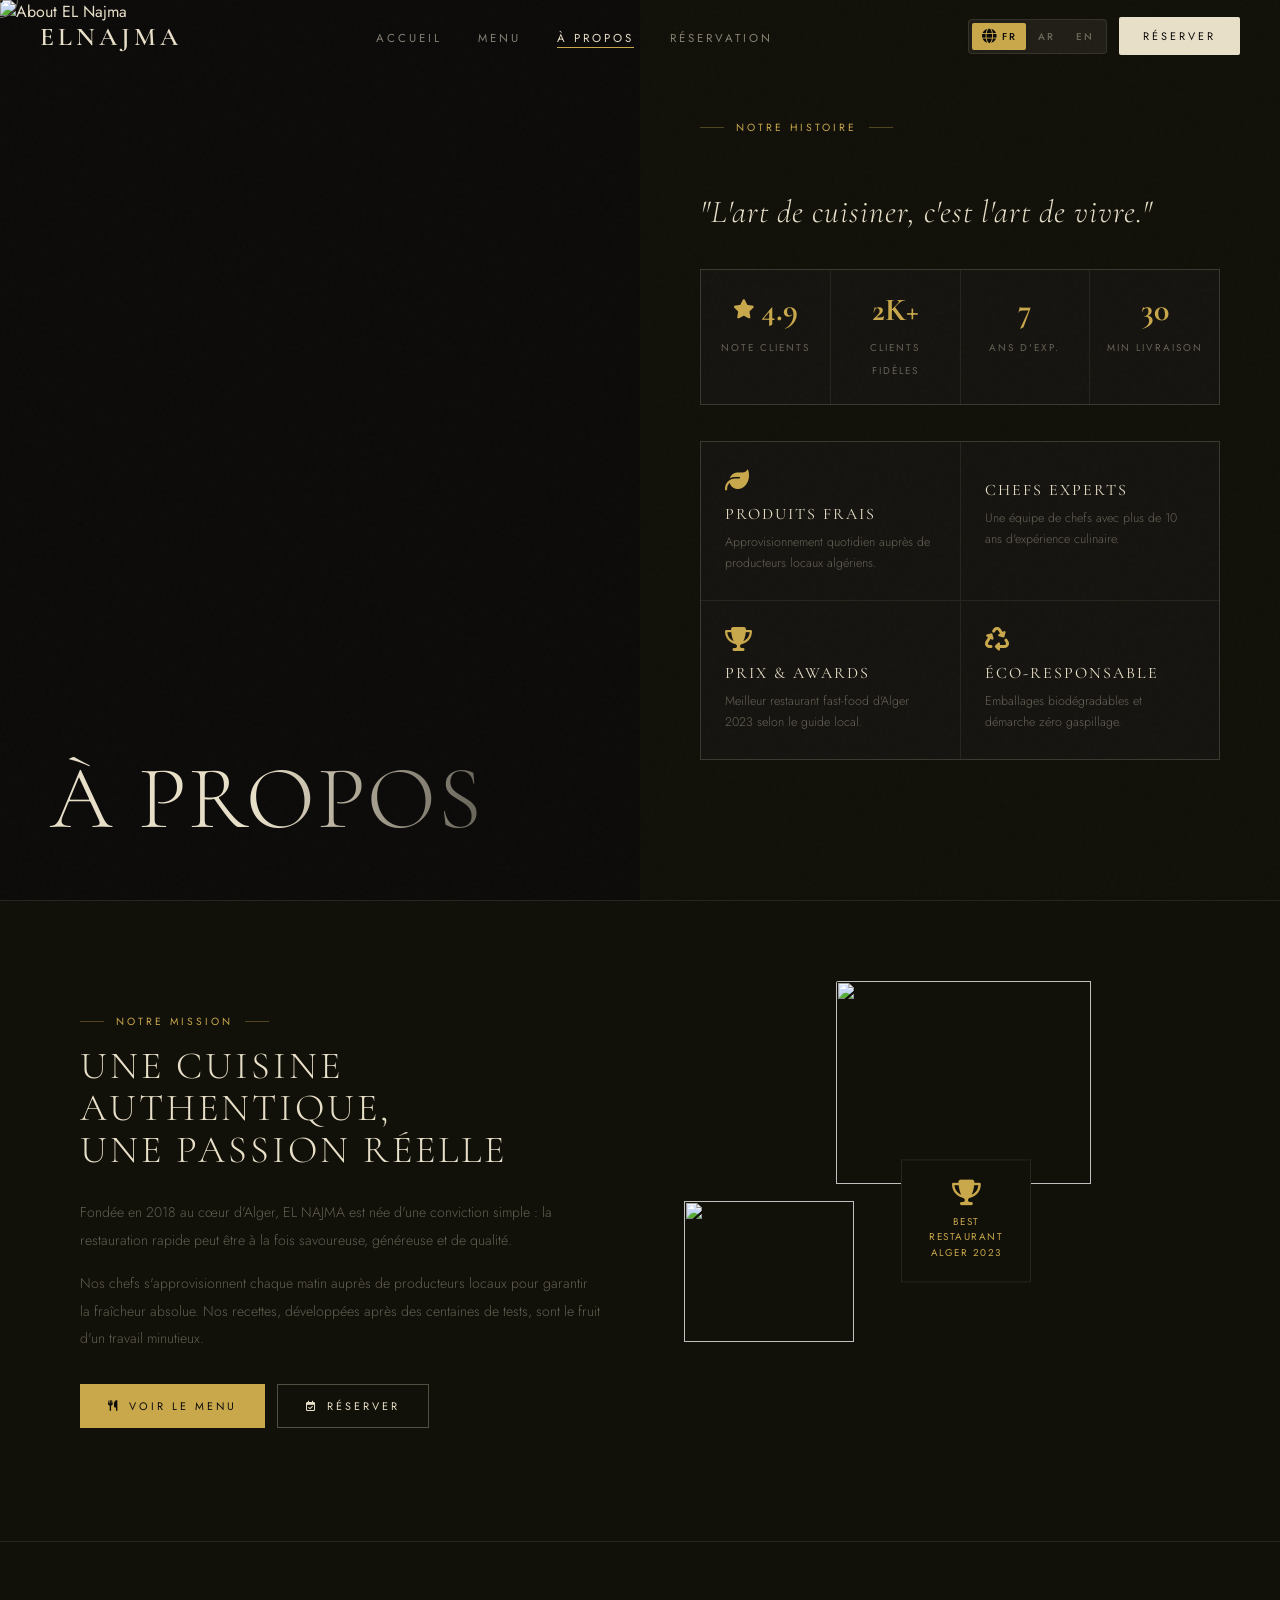
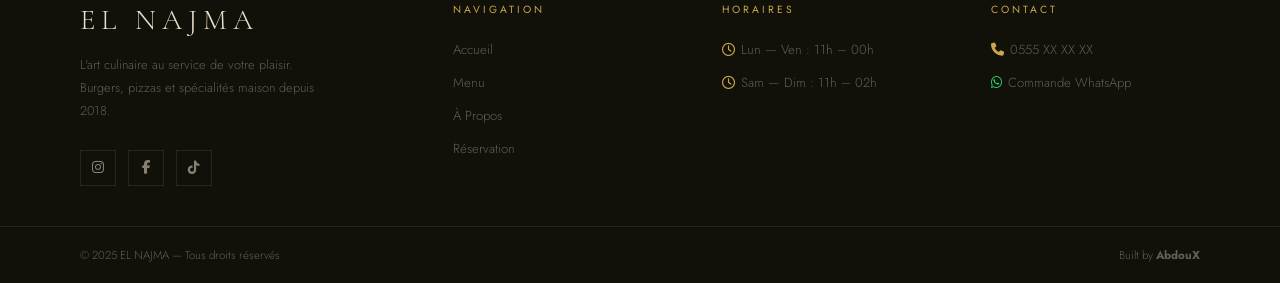
==== about.html @ 931cc411 "update all" ====
<!DOCTYPE html>
<html lang="fr" dir="ltr">
<head>
  <meta charset="UTF-8">
  <meta name="viewport" content="width=device-width, initial-scale=1.0">
  <title>EL NAJMA — À Propos</title>
  <link rel="stylesheet" href="https://cdnjs.cloudflare.com/ajax/libs/font-awesome/6.5.2/css/all.min.css">
  <link rel="stylesheet" href="css/shared.css">
  <link rel="stylesheet" href="css/about.css">
</head>
<body>

<!-- CURSOR -->
<div id="cursorRing" style="position:fixed;top:0;left:0;pointer-events:none;z-index:9999;mix-blend-mode:difference;"><div class="cursor-ring-el"></div></div>
<div id="cursorDot"  style="position:fixed;top:0;left:0;pointer-events:none;z-index:9999;mix-blend-mode:difference;"><div class="cursor-dot-el"></div></div>

<!-- OVERLAY -->
<div class="menu-overlay" id="menuOverlay">
  <button class="menu-overlay-close" onclick="closeNav()"><i class="fa-solid fa-xmark"></i><span data-i18n="close">Fermer</span></button>
  <div class="overlay-lang-wrap"><div class="lang-switcher"><button class="lang-btn" data-lang="fr" onclick="setLang('fr')"><i class="fa-solid fa-globe"></i><span class="lang-label">FR</span></button><button class="lang-btn" data-lang="ar" onclick="setLang('ar')"><span class="lang-label">AR</span></button><button class="lang-btn" data-lang="en" onclick="setLang('en')"><span class="lang-label">EN</span></button></div></div>
  <div class="menu-overlay-divider"></div>
  <ul class="menu-overlay-links"><li><a href="index.html" data-i18n="nav_home">Accueil</a></li><li><a href="menu.html" data-i18n="nav_menu">Menu</a></li><li><a href="about.html" data-i18n="nav_about">À Propos</a></li><li><a href="reservation.html" data-i18n="nav_reservation">Réservation</a></li></ul>
  <div class="menu-overlay-divider"></div>
</div>

<!-- NAV -->
<nav class="nav" id="mainNav">
  <a href="index.html" class="nav-logo">ELNAJMA</a>
  <div class="nav-center"><ul class="nav-links"><li><a href="index.html" data-i18n="nav_home">Accueil</a></li><li><a href="menu.html" data-i18n="nav_menu">Menu</a></li><li><a href="about.html" class="active" data-i18n="nav_about">À Propos</a></li><li><a href="reservation.html" data-i18n="nav_reservation">Réservation</a></li></ul></div>
  <div class="nav-right"><div class="lang-switcher"><button class="lang-btn" data-lang="fr" onclick="setLang('fr')"><i class="fa-solid fa-globe"></i><span class="lang-label">FR</span></button><button class="lang-btn" data-lang="ar" onclick="setLang('ar')"><span class="lang-label">AR</span></button><button class="lang-btn" data-lang="en" onclick="setLang('en')"><span class="lang-label">EN</span></button></div><a href="reservation.html" class="nav-cta" data-i18n="nav_book">Réserver</a><button class="nav-burger" onclick="openNav()"><span class="bar"></span><span class="bar"></span><span class="bar"></span></button></div>
</nav>

<!-- ==========================================
     ABOUT HERO
========================================== -->
<section class="about-hero">
  <div class="about-hero-left">
    <img src="https://images.unsplash.com/photo-1555396273-367ea4eb4db5?w=1200&q=85" alt="About EL Najma">
    <div class="about-hero-title-overlay" data-i18n="nav_about">À Propos</div>
  </div>
  <div class="about-hero-right">
    <div class="section-label" style="margin-bottom:20px;"><span data-i18n="about_label">Notre Histoire</span></div>
    <p class="about-tagline" data-i18n="about_tagline">"L'art de cuisiner, c'est l'art de vivre."</p>

    <!-- Stats -->
    <div class="about-stats">
      <div class="about-stat">
        <span class="about-stat-num"><i class="fa-solid fa-star" style="font-size:1.2rem"></i> 4.9</span>
        <span class="about-stat-label" data-i18n="stat1">Note Clients</span>
      </div>
      <div class="about-stat">
        <span class="about-stat-num">2K+</span>
        <span class="about-stat-label" data-i18n="stat2">Clients Fidèles</span>
      </div>
      <div class="about-stat">
        <span class="about-stat-num">7</span>
        <span class="about-stat-label" data-i18n="stat3">Ans d'Exp.</span>
      </div>
      <div class="about-stat">
        <span class="about-stat-num">30</span>
        <span class="about-stat-label" data-i18n="stat4">Min Livraison</span>
      </div>
    </div>

    <!-- Cards -->
    <div class="about-cards">
      <div class="about-card">
        <i class="fa-solid fa-leaf about-card-icon"></i>
        <div class="about-card-title" data-i18n="at1_title">Produits Frais</div>
        <div class="about-card-text"  data-i18n="at1_text">Approvisionnement quotidien auprès de producteurs locaux algériens.</div>
      </div>
      <div class="about-card">
        <i class="fa-solid fa-hat-chef about-card-icon"></i>
        <div class="about-card-title" data-i18n="at2_title">Chefs Experts</div>
        <div class="about-card-text"  data-i18n="at2_text">Une équipe de chefs avec plus de 10 ans d'expérience culinaire.</div>
      </div>
      <div class="about-card">
        <i class="fa-solid fa-trophy about-card-icon"></i>
        <div class="about-card-title" data-i18n="at3_title">Prix & Awards</div>
        <div class="about-card-text"  data-i18n="at3_text">Meilleur restaurant fast-food d'Alger 2023 selon le guide local.</div>
      </div>
      <div class="about-card">
        <i class="fa-solid fa-recycle about-card-icon"></i>
        <div class="about-card-title" data-i18n="at4_title">Éco-Responsable</div>
        <div class="about-card-text"  data-i18n="at4_text">Emballages biodégradables et démarche zéro gaspillage.</div>
      </div>
    </div>
  </div>
</section>

<!-- ==========================================
     MISSION SECTION
========================================== -->
<section class="about-mission">
  <div class="about-mission-text reveal">
    <div class="section-label" style="margin-bottom:16px;"><span data-i18n="about_mission_label">Notre Mission</span></div>
    <h2 class="about-mission-title" data-i18n-html="about_mission_title">Une Cuisine<br>Authentique,<br>Une Passion Réelle</h2>
    <p class="about-mission-p" data-i18n="about_mission_p1">Fondée en 2018 au cœur d'Alger, EL NAJMA est née d'une conviction simple.</p>
    <p class="about-mission-p" data-i18n="about_mission_p2">Nos chefs s'approvisionnent chaque matin auprès de producteurs locaux.</p>
    <div style="display:flex;gap:12px;flex-wrap:wrap;margin-top:32px;">
      <a href="menu.html" class="btn-gold"><i class="fa-solid fa-utensils"></i><span data-i18n="feat_btn_menu">Voir le Menu</span></a>
      <a href="reservation.html" class="btn-ghost"><i class="fa-regular fa-calendar-check"></i><span data-i18n="feat_btn_book">Réserver</span></a>
    </div>
  </div>

  <div class="about-collage reveal reveal-delay-1">
    <img class="about-collage-img1" src="https://images.unsplash.com/photo-1567521464027-f127ff144326?w=700&q=80" alt="">
    <img class="about-collage-img2" src="https://images.unsplash.com/photo-1414235077428-338989a2e8c0?w=600&q=80" alt="">
    <div class="about-award">
      <i class="fa-solid fa-trophy" style="font-size:1.6rem;color:var(--gold);display:block;margin-bottom:8px;"></i>
      <div class="about-award-text" data-i18n-html="award_text">Best Restaurant<br>Alger 2023</div>
    </div>
  </div>
</section>

<!-- FOOTER -->
<footer class="footer">
  <div><div class="footer-brand-name">EL NAJMA</div><p class="footer-brand-desc" data-i18n="footer_desc">L'art culinaire au service de votre plaisir.</p><div class="footer-social"><a href="#" class="footer-social-link"><i class="fa-brands fa-instagram"></i></a><a href="#" class="footer-social-link"><i class="fa-brands fa-facebook-f"></i></a><a href="#" class="footer-social-link"><i class="fa-brands fa-tiktok"></i></a></div></div>
  <div><div class="footer-col-title" data-i18n="footer_nav">Navigation</div><ul class="footer-col-links"><li><a href="index.html" data-i18n="nav_home">Accueil</a></li><li><a href="menu.html" data-i18n="nav_menu">Menu</a></li><li><a href="about.html" data-i18n="nav_about">À Propos</a></li><li><a href="reservation.html" data-i18n="nav_reservation">Réservation</a></li></ul></div>
  <div><div class="footer-col-title" data-i18n="footer_hours_title">Horaires</div><ul class="footer-col-links"><li><a href="#"><i class="fa-regular fa-clock" style="margin-right:6px;color:var(--gold)"></i><span data-i18n="footer_h1"></span></a></li><li><a href="#"><i class="fa-regular fa-clock" style="margin-right:6px;color:var(--gold)"></i><span data-i18n="footer_h2"></span></a></li></ul></div>
  <div><div class="footer-col-title" data-i18n="footer_contact">Contact</div><ul class="footer-col-links"><li><a href="tel:+213555000000"><i class="fa-solid fa-phone" style="margin-right:6px;color:var(--gold)"></i>0555 XX XX XX</a></li><li><a href="https://wa.me/213XXXXXXXXX" target="_blank"><i class="fa-brands fa-whatsapp" style="margin-right:6px;color:#25D366"></i><span data-i18n="footer_wa">WhatsApp</span></a></li></ul></div>
</footer>
<div class="footer-bottom"><span class="footer-copy" data-i18n="footer_copy">© 2025 EL NAJMA</span><span class="footer-copy">Built by <strong>AbdouX</strong></span></div>

<script src="js/i18n.js"></script>
<script src="js/nav.js"></script>
</body>
</html>
---- css/shared.css ----
/* ================================================
   SAVORIA — Shared Styles
   Used across all pages
================================================ */

/* ---- Google Fonts ---- */
@import url('https://fonts.googleapis.com/css2?family=Cormorant+Garamond:ital,wght@0,300;0,400;0,600;0,700;1,300;1,400&family=Jost:wght@200;300;400;500&family=Noto+Naskh+Arabic:wght@400;500;600;700&display=swap');

/* ---- Variables ---- */
:root {
  --bg:        #0c0b0a;
  --bg2:       #111009;
  --card:      #161410;
  --cream:     #e8dfc8;
  --cream-dim: rgba(232,223,200,.55);
  --cream-faint:rgba(232,223,200,.12);
  --gold:      #c9a84c;
  --gold-dim:  rgba(201,168,76,.35);
  --gray:      rgba(232,223,200,.38);
  --border:    rgba(232,223,200,.1);
  --font-display:'Cormorant Garamond',serif;
  --font-body: 'Jost',sans-serif;
  --font-ar:   'Noto Naskh Arabic',serif;
  --nav-h:     72px;
  --ease:      cubic-bezier(.16,1,.3,1);
}

/* ---- Reset ---- */
*,*::before,*::after{box-sizing:border-box;margin:0;padding:0}
html{scroll-behavior:smooth}
body{
  font-family:var(--font-body);
  background:var(--bg);
  color:var(--cream);
  min-height:100vh;
  overflow-x:hidden;
  cursor:none;
}
a{text-decoration:none;color:inherit}
button{cursor:none;font-family:inherit;border:none;background:none}
img{display:block;max-width:100%}
input,select,textarea{font-family:inherit}

/* ---- RTL (Arabic) ---- */
body.ar{font-family:var(--font-ar)}
body.ar .nav-links{flex-direction:row-reverse}
body.ar .footer{direction:rtl}
body.ar .footer-bottom{flex-direction:row-reverse}
body.ar .footer-social{flex-direction:row-reverse}
body.ar .footer-col-links{align-items:flex-end}
body.ar .section-label{flex-direction:row-reverse}
body.ar .btn-ghost,body.ar .btn-gold{letter-spacing:0}
body.ar .menu-overlay-close{left:auto;right:32px;flex-direction:row-reverse}
body.ar .overlay-lang-wrap{right:auto;left:180px}
body.ar .menu-overlay-links a{font-family:var(--font-ar);letter-spacing:0}
body.ar .lang-btn{font-family:var(--font-body) !important}

/* ---- Noise overlay ---- */
body::before{
  content:'';position:fixed;inset:0;pointer-events:none;z-index:1;opacity:.45;
  background-image:url("data:image/svg+xml,%3Csvg viewBox='0 0 256 256' xmlns='http://www.w3.org/2000/svg'%3E%3Cfilter id='n'%3E%3CfeTurbulence type='fractalNoise' baseFrequency='0.9' numOctaves='4' stitchTiles='stitch'/%3E%3C/filter%3E%3Crect width='100%25' height='100%25' filter='url(%23n)' opacity='0.04'/%3E%3C/svg%3E");
}

/* ================================================
   CURSOR
================================================ */
#cursorRing,#cursorDot{
  position:fixed;pointer-events:none;z-index:9999;mix-blend-mode:difference;
}
.cursor-ring-el{
  width:36px;height:36px;
  border:1px solid rgba(232,223,200,.5);border-radius:50%;
  transform:translate(-50%,-50%);
  transition:width .3s var(--ease),height .3s var(--ease);
}
.cursor-dot-el{
  width:6px;height:6px;background:var(--cream);border-radius:50%;
  transform:translate(-50%,-50%);
}

/* ================================================
   LANGUAGE SWITCHER
================================================ */
.lang-switcher{
  display:flex;align-items:center;gap:2px;
  background:rgba(232,223,200,.07);
  border:1px solid var(--border);
  border-radius:4px;padding:3px;flex-shrink:0;
}
.lang-btn{
  font-size:.62rem;font-weight:500;letter-spacing:1.5px;text-transform:uppercase;
  color:var(--gray);padding:6px 10px;border-radius:2px;
  transition:background .2s,color .2s;cursor:none;
  font-family:var(--font-body) !important;
  display:flex;align-items:center;gap:5px;
}
.lang-btn.active{background:var(--gold);color:var(--bg)}
.lang-btn:hover:not(.active){color:var(--cream);background:rgba(232,223,200,.08)}
.lang-btn .fa-globe{font-size:.9rem}

/* Always show lang label — on all screen sizes */
.lang-btn .lang-label{display:inline !important;}

/* ================================================
   NAVIGATION
================================================ */
.nav{
  position:fixed;top:0;left:0;right:0;height:var(--nav-h);
  display:flex;align-items:center;justify-content:space-between;
  padding:0 40px;z-index:500;gap:16px;
  transition:background .4s,border-color .4s;
}
.nav.scrolled{
  background:rgba(12,11,10,.96);
  backdrop-filter:blur(20px);
  border-bottom:1px solid var(--border);
}
.nav-logo{
  font-family:var(--font-display);font-size:1.6rem;font-weight:600;
  letter-spacing:4px;text-transform:uppercase;color:var(--cream);flex-shrink:0;
}
body.ar .nav-logo{font-family:var(--font-ar);letter-spacing:0}
.nav-center{display:flex;align-items:center;gap:36px;flex:1;justify-content:center}
.nav-links{display:flex;align-items:center;gap:36px;list-style:none}
.nav-links a{
  font-size:.72rem;font-weight:400;letter-spacing:3px;text-transform:uppercase;
  color:var(--cream-dim);transition:color .3s;
  position:relative;padding-bottom:2px;
}
body.ar .nav-links a{letter-spacing:0}
.nav-links a::after{
  content:'';position:absolute;bottom:0;left:0;
  width:0;height:1px;background:var(--gold);
  transition:width .3s var(--ease);
}
.nav-links a:hover,.nav-links a.active{color:var(--cream)}
.nav-links a:hover::after,.nav-links a.active::after{width:100%}
.nav-right{display:flex;align-items:center;gap:12px;flex-shrink:0}
.nav-cta{
  font-size:.68rem;font-weight:400;letter-spacing:3px;text-transform:uppercase;
  color:var(--bg);background:var(--cream);
  padding:11px 24px;border-radius:2px;
  transition:background .3s,color .3s;white-space:nowrap;
}
body.ar .nav-cta{letter-spacing:0}
.nav-cta:hover{background:var(--gold);color:var(--bg)}
.nav-burger{display:none;flex-direction:column;gap:5px;cursor:none;padding:4px}
.nav-burger .bar{display:block;width:24px;height:1px;background:var(--cream);transition:all .3s var(--ease)}

/* ================================================
   MENU OVERLAY
================================================ */
.menu-overlay{
  position:fixed;inset:0;background:var(--bg2);
  z-index:800;display:flex;flex-direction:column;
  align-items:center;justify-content:center;
  opacity:0;pointer-events:none;transition:opacity .4s;
}
.menu-overlay.open{opacity:1;pointer-events:all}
.menu-overlay-close{
  position:absolute;top:24px;left:32px;
  font-size:.7rem;letter-spacing:3px;text-transform:uppercase;
  color:var(--cream-dim);display:flex;align-items:center;gap:10px;cursor:none;
}
.menu-overlay-close .fa-xmark{font-size:1rem;color:var(--cream)}
body.ar .menu-overlay-close{letter-spacing:0}
.overlay-lang-wrap{position:absolute;top:24px;right:32px}
.menu-overlay-divider{width:40px;height:1px;background:var(--gold-dim);margin:20px 0}
.menu-overlay-links{list-style:none;text-align:center;display:flex;flex-direction:column;gap:4px}
.menu-overlay-links a{
  font-family:var(--font-display);
  font-size:clamp(2.2rem,5vw,4rem);font-weight:300;
  letter-spacing:4px;text-transform:uppercase;
  color:var(--cream-dim);transition:color .3s,letter-spacing .3s;
  display:block;line-height:1.15;
}
.menu-overlay-links a:hover{color:var(--cream);letter-spacing:6px}
body.ar .menu-overlay-links a{font-family:var(--font-ar);letter-spacing:0}
body.ar .menu-overlay-links a:hover{letter-spacing:0}

/* ================================================
   SHARED COMPONENTS
================================================ */
.section-label{
  display:flex;align-items:center;gap:12px;
  font-size:.65rem;letter-spacing:3px;text-transform:uppercase;color:var(--gold);
}
body.ar .section-label{letter-spacing:0}
.section-label::before,.section-label::after{content:'';width:24px;height:1px;background:var(--gold-dim)}

.btn-ghost{
  display:inline-flex;align-items:center;gap:8px;
  font-size:.68rem;font-weight:400;letter-spacing:3px;text-transform:uppercase;
  color:var(--cream);padding:13px 28px;
  border:1px solid rgba(232,223,200,.3);
  transition:background .3s,border-color .3s;cursor:none;
}
.btn-ghost:hover{background:rgba(232,223,200,.07);border-color:rgba(232,223,200,.6)}
.btn-gold{
  display:inline-flex;align-items:center;gap:8px;
  font-size:.68rem;font-weight:400;letter-spacing:3px;text-transform:uppercase;
  color:var(--bg);padding:13px 28px;background:var(--gold);
  transition:background .3s;cursor:none;
}
.btn-gold:hover{background:#d4b055}

.menu-diamond{width:8px;height:8px;background:var(--gold-dim);transform:rotate(45deg);flex-shrink:0}

/* ================================================
   MARQUEE
================================================ */
.marquee-wrap{
  background:var(--cream-faint);
  border-top:1px solid var(--border);border-bottom:1px solid var(--border);
  padding:18px 0;overflow:hidden;
}
.marquee-track{display:flex;gap:48px;animation:marquee 22s linear infinite;width:max-content}
@keyframes marquee{from{transform:translateX(0)}to{transform:translateX(-50%)}}
.marquee-item{
  display:flex;align-items:center;gap:16px;
  font-size:.68rem;letter-spacing:3px;text-transform:uppercase;
  color:var(--cream-dim);white-space:nowrap;flex-shrink:0;
}
body.ar .marquee-item{letter-spacing:0;font-family:var(--font-ar);font-size:.82rem}
.marquee-dot{width:4px;height:4px;background:var(--gold);border-radius:50%;flex-shrink:0}

/* ================================================
   FOOTER
================================================ */
.footer{
  background:var(--bg2);border-top:1px solid var(--border);
  padding:60px 80px 40px;
  display:grid;grid-template-columns:1.5fr 1fr 1fr 1fr;gap:60px;
}
.footer-brand-name{
  font-family:var(--font-display);font-size:1.8rem;font-weight:300;
  letter-spacing:6px;text-transform:uppercase;color:var(--cream);margin-bottom:16px;
}
body.ar .footer-brand-name{font-family:var(--font-ar);letter-spacing:0}
.footer-brand-desc{font-size:.8rem;font-weight:300;line-height:1.8;color:var(--gray);max-width:260px;margin-bottom:28px}
.footer-social{display:flex;gap:12px}
.footer-social-link{
  width:36px;height:36px;border:1px solid var(--border);
  display:flex;align-items:center;justify-content:center;
  font-size:.85rem;color:var(--cream-dim);
  transition:border-color .3s,color .3s;cursor:none;
}
.footer-social-link:hover{border-color:var(--gold);color:var(--gold)}
.footer-col-title{font-size:.65rem;letter-spacing:3px;text-transform:uppercase;color:var(--gold);margin-bottom:20px}
body.ar .footer-col-title{letter-spacing:0}
.footer-col-links{list-style:none;display:flex;flex-direction:column;gap:10px}
.footer-col-links a{font-size:.82rem;font-weight:300;color:var(--gray);transition:color .3s;cursor:none}
.footer-col-links a:hover{color:var(--cream)}
.footer-bottom{
  padding:20px 80px;background:var(--bg2);border-top:1px solid var(--border);
  display:flex;justify-content:space-between;align-items:center;
}
.footer-copy{font-size:.72rem;font-weight:300;color:var(--gray)}

/* ================================================
   REVEAL ANIMATION
================================================ */
.reveal{opacity:0;transform:translateY(40px);transition:opacity .8s var(--ease),transform .8s var(--ease)}
.reveal.visible{opacity:1;transform:translateY(0)}
.reveal-delay-1{transition-delay:.15s}
.reveal-delay-2{transition-delay:.3s}

/* ================================================
   RESPONSIVE
================================================ */
@media(max-width:1024px){
  .footer{grid-template-columns:1fr 1fr;gap:40px;padding:60px 40px 40px}
  .footer-bottom{padding:20px 40px}
}
@media(max-width:768px){
  .nav{padding:0 20px;gap:10px}
  .nav-links{display:none}
  .nav-cta{display:none}
  .nav-burger{display:flex}
  /* lang-label stays visible — removed display:none */
  .footer{grid-template-columns:1fr;padding:48px 24px 32px;gap:32px}
  .footer-bottom{padding:16px 24px;flex-direction:column;gap:8px;text-align:center}
}
---- css/about.css ----
/* ================================================
   SAVORIA — About Page Styles
================================================ */
.about-hero {
  display: grid; grid-template-columns: 1fr 1fr;
  min-height: 100vh; overflow: hidden;
}
body.ar .about-hero { direction: rtl; }
.about-hero-left { position: relative; overflow: hidden; }
.about-hero-left img { width: 100%; height: 100%; object-fit: cover; }
.about-hero-left::after {
  content: ''; position: absolute; inset: 0;
  background: linear-gradient(to right, transparent 40%, var(--bg) 100%);
}
body.ar .about-hero-left::after { background: linear-gradient(to left, transparent 40%, var(--bg) 100%); }
.about-hero-title-overlay {
  position: absolute; bottom: 60px; left: 50px;
  font-family: var(--font-display);
  font-size: clamp(3.5rem, 7vw, 6rem); font-weight: 300;
  text-transform: uppercase; letter-spacing: 2px; color: var(--cream); line-height: .9;
}
body.ar .about-hero-title-overlay { left: auto; right: 50px; font-family: var(--font-ar); letter-spacing: 0; }
.about-hero-right {
  background: var(--bg2); padding: 120px 60px 60px;
  display: flex; flex-direction: column; gap: 36px;
}
.about-tagline {
  font-family: var(--font-display); font-size: clamp(1.4rem, 2.5vw, 2rem);
  font-weight: 300; line-height: 1.3; letter-spacing: 1px; color: var(--cream); font-style: italic;
}
body.ar .about-tagline { font-family: var(--font-ar); letter-spacing: 0; font-style: normal; }

/* Stats */
.about-stats {
  display: grid; grid-template-columns: repeat(4, 1fr);
  gap: 1px; background: var(--border); border: 1px solid var(--border);
}
.about-stat { background: var(--card); padding: 24px 16px; text-align: center; }
.about-stat-num {
  font-family: var(--font-display); font-size: 2rem; font-weight: 700;
  color: var(--gold); display: flex; align-items: center; justify-content: center;
  gap: 6px; line-height: 1; margin-bottom: 8px;
}
.about-stat-label { font-size: .62rem; letter-spacing: 2px; text-transform: uppercase; color: var(--gray); }
body.ar .about-stat-label { letter-spacing: 0; }

/* Cards grid */
.about-cards {
  display: grid; grid-template-columns: 1fr 1fr;
  gap: 1px; background: var(--border); border: 1px solid var(--border);
}
.about-card { background: var(--card); padding: 26px 24px; transition: background .3s; }
.about-card:hover { background: #1c1a16; }
.about-card-icon { font-size: 1.5rem; color: var(--gold); margin-bottom: 12px; display: block; }
.about-card-title {
  font-family: var(--font-display); font-size: 1rem; font-weight: 400;
  letter-spacing: 2px; text-transform: uppercase; color: var(--cream); margin-bottom: 8px;
}
body.ar .about-card-title { font-family: var(--font-ar); letter-spacing: 0; text-transform: none; }
.about-card-text { font-size: .78rem; font-weight: 300; line-height: 1.7; color: var(--gray); }

/* Mission */
.about-mission {
  padding: 80px; display: grid; grid-template-columns: 1fr 1fr;
  gap: 80px; align-items: center;
  background: var(--bg2); border-top: 1px solid var(--border);
}
body.ar .about-mission { direction: rtl; }
.about-mission-title {
  font-family: var(--font-display);
  font-size: clamp(1.8rem, 3vw, 2.8rem); font-weight: 300;
  text-transform: uppercase; letter-spacing: 3px; color: var(--cream);
  margin-bottom: 28px; line-height: 1.1;
}
body.ar .about-mission-title { font-family: var(--font-ar); letter-spacing: 0; line-height: 1.4; }
.about-mission-p { font-size: .88rem; font-weight: 300; line-height: 1.95; color: var(--gray); margin-bottom: 16px; }

/* Collage */
.about-collage { position: relative; height: 480px; }
.about-collage-img1 { width: 70%; height: 65%; object-fit: cover; position: absolute; top: 0; right: 0; border-radius: 2px; }
.about-collage-img2 { width: 58%; height: 55%; object-fit: cover; position: absolute; bottom: 0; left: 0; border: 4px solid var(--bg2); border-radius: 2px; }
body.ar .about-collage-img1 { right: auto; left: 0; }
body.ar .about-collage-img2 { left: auto; right: 0; }
.about-award {
  position: absolute; top: 50%; left: 55%; transform: translate(-50%, -50%);
  background: var(--bg2); border: 1px solid var(--border);
  padding: 20px; text-align: center; width: 130px;
}
.about-award-text { font-size: .62rem; letter-spacing: 1.5px; text-transform: uppercase; color: var(--gold); line-height: 1.6; }
body.ar .about-award-text { letter-spacing: 0; }

@media(max-width:1024px) {
  .about-hero { grid-template-columns: 1fr; min-height: 70vh; }
  .about-hero-right { padding: 60px 40px 48px; gap: 28px; }
  .about-stats { grid-template-columns: 1fr 1fr; }
  .about-mission { grid-template-columns: 1fr; padding: 60px 40px; gap: 48px; }
  .about-collage { height: 340px; }
}
@media(max-width:768px) {
  .about-hero-title-overlay { left: 24px; bottom: 36px; }
  body.ar .about-hero-title-overlay { left: auto; right: 24px; }
  .about-hero-right { padding: 48px 24px 36px; }
  .about-stats { grid-template-columns: 1fr 1fr; }
  .about-cards { grid-template-columns: 1fr; }
  .about-mission { padding: 48px 24px; }
  .about-collage { height: 280px; }
}
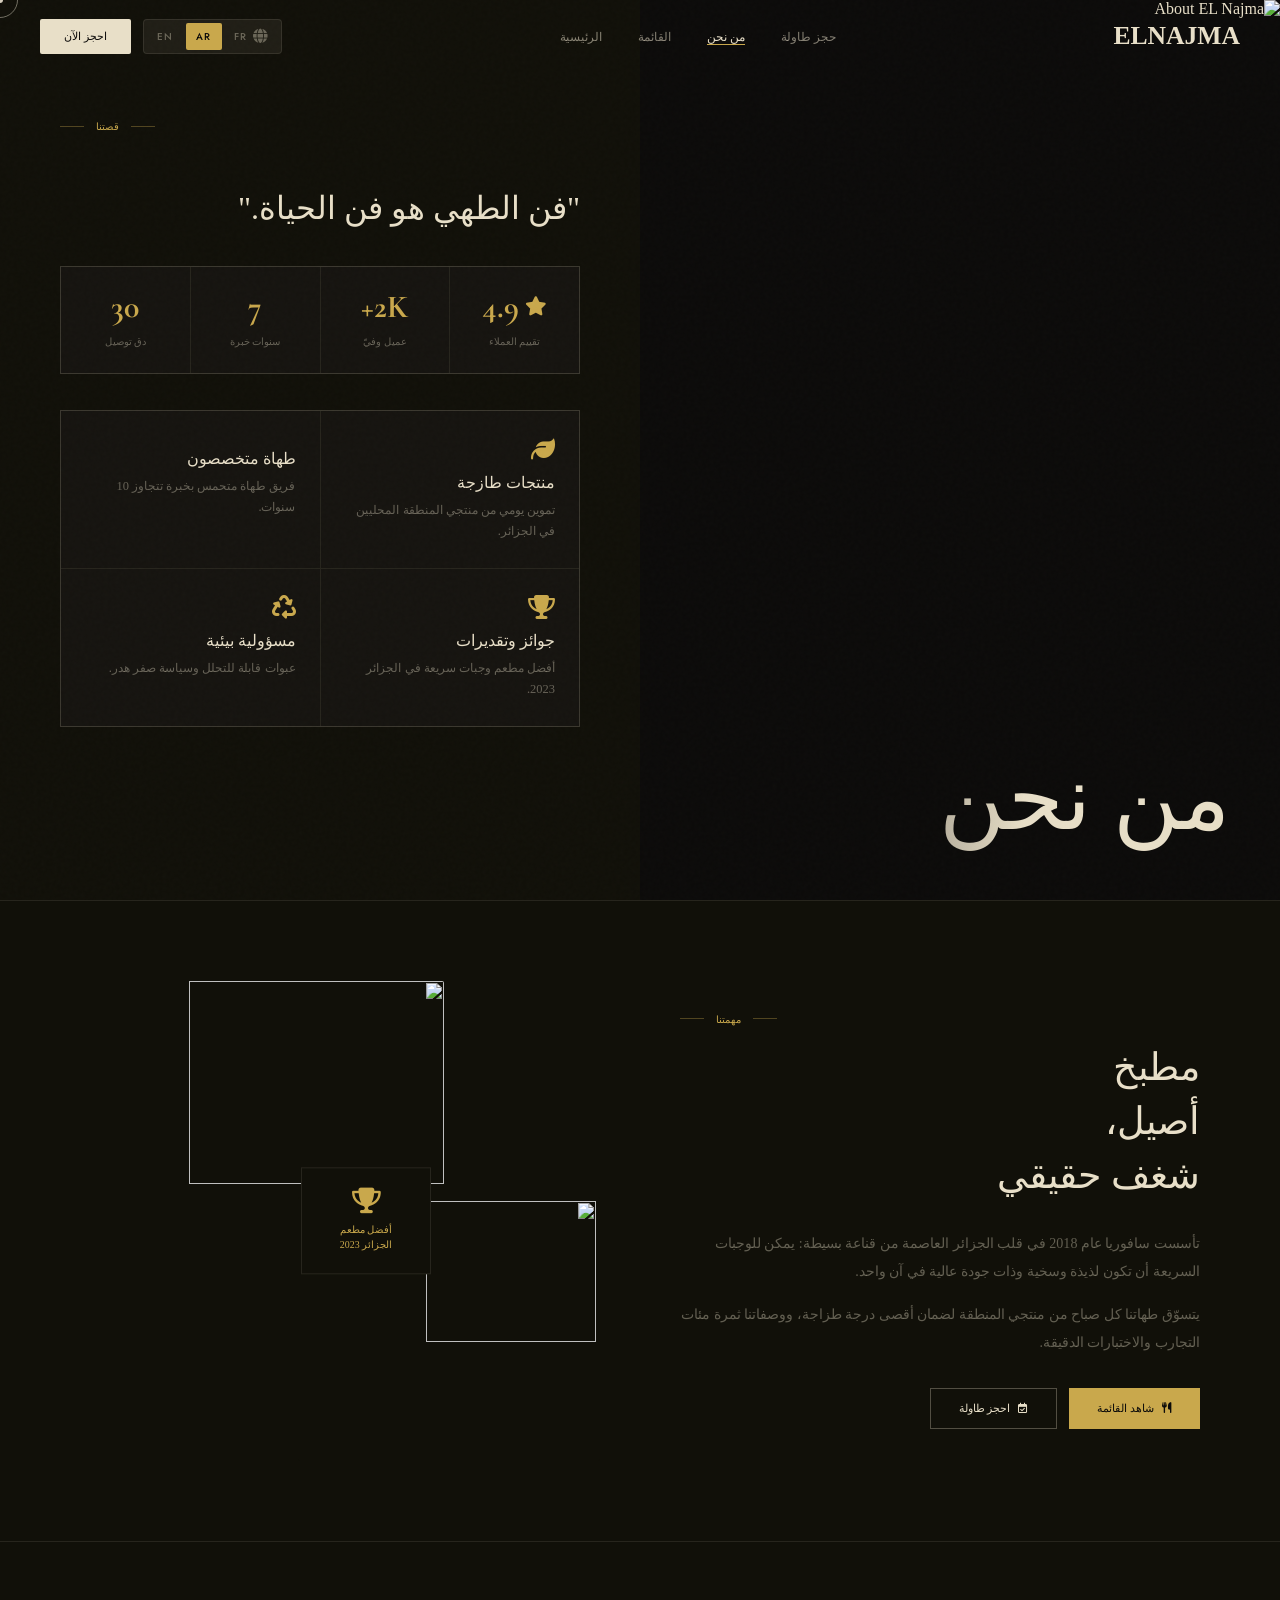
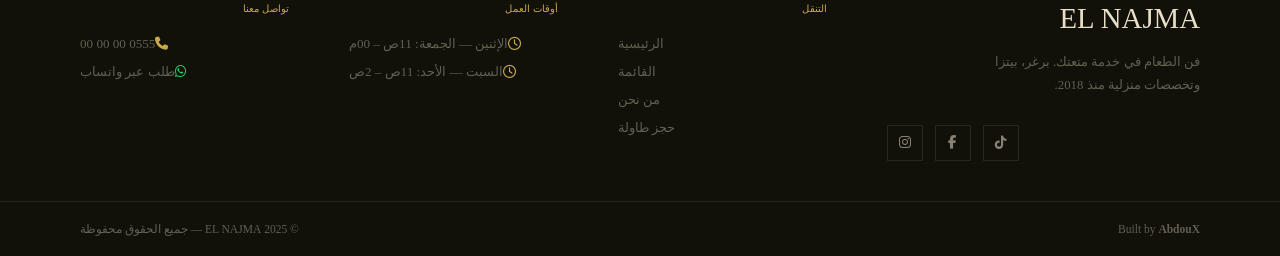
==== commit 4a16c704: "update: wach bedelt" ====
--- a/about.html
+++ b/about.html
@@ -118,7 +118,7 @@
   <div><div class="footer-brand-name">EL NAJMA</div><p class="footer-brand-desc" data-i18n="footer_desc">L'art culinaire au service de votre plaisir.</p><div class="footer-social"><a href="#" class="footer-social-link"><i class="fa-brands fa-instagram"></i></a><a href="#" class="footer-social-link"><i class="fa-brands fa-facebook-f"></i></a><a href="#" class="footer-social-link"><i class="fa-brands fa-tiktok"></i></a></div></div>
   <div><div class="footer-col-title" data-i18n="footer_nav">Navigation</div><ul class="footer-col-links"><li><a href="index.html" data-i18n="nav_home">Accueil</a></li><li><a href="menu.html" data-i18n="nav_menu">Menu</a></li><li><a href="about.html" data-i18n="nav_about">À Propos</a></li><li><a href="reservation.html" data-i18n="nav_reservation">Réservation</a></li></ul></div>
   <div><div class="footer-col-title" data-i18n="footer_hours_title">Horaires</div><ul class="footer-col-links"><li><a href="#"><i class="fa-regular fa-clock" style="margin-right:6px;color:var(--gold)"></i><span data-i18n="footer_h1"></span></a></li><li><a href="#"><i class="fa-regular fa-clock" style="margin-right:6px;color:var(--gold)"></i><span data-i18n="footer_h2"></span></a></li></ul></div>
-  <div><div class="footer-col-title" data-i18n="footer_contact">Contact</div><ul class="footer-col-links"><li><a href="tel:+213555000000"><i class="fa-solid fa-phone" style="margin-right:6px;color:var(--gold)"></i>0555 XX XX XX</a></li><li><a href="https://wa.me/213XXXXXXXXX" target="_blank"><i class="fa-brands fa-whatsapp" style="margin-right:6px;color:#25D366"></i><span data-i18n="footer_wa">WhatsApp</span></a></li></ul></div>
+  <div><div class="footer-col-title" data-i18n="footer_contact">Contact</div><ul class="footer-col-links"><li><a href="tel:+213555000000"><i class="fa-solid fa-phone" style="margin-right:6px;color:var(--gold)"></i>0555 00 00 00</a></li><li><a href="https://wa.me/213779906245" target="_blank"><i class="fa-brands fa-whatsapp" style="margin-right:6px;color:#25D366"></i><span data-i18n="footer_wa">WhatsApp</span></a></li></ul></div>
 </footer>
 <div class="footer-bottom"><span class="footer-copy" data-i18n="footer_copy">© 2025 EL NAJMA</span><span class="footer-copy">Built by <strong>AbdouX</strong></span></div>
 
